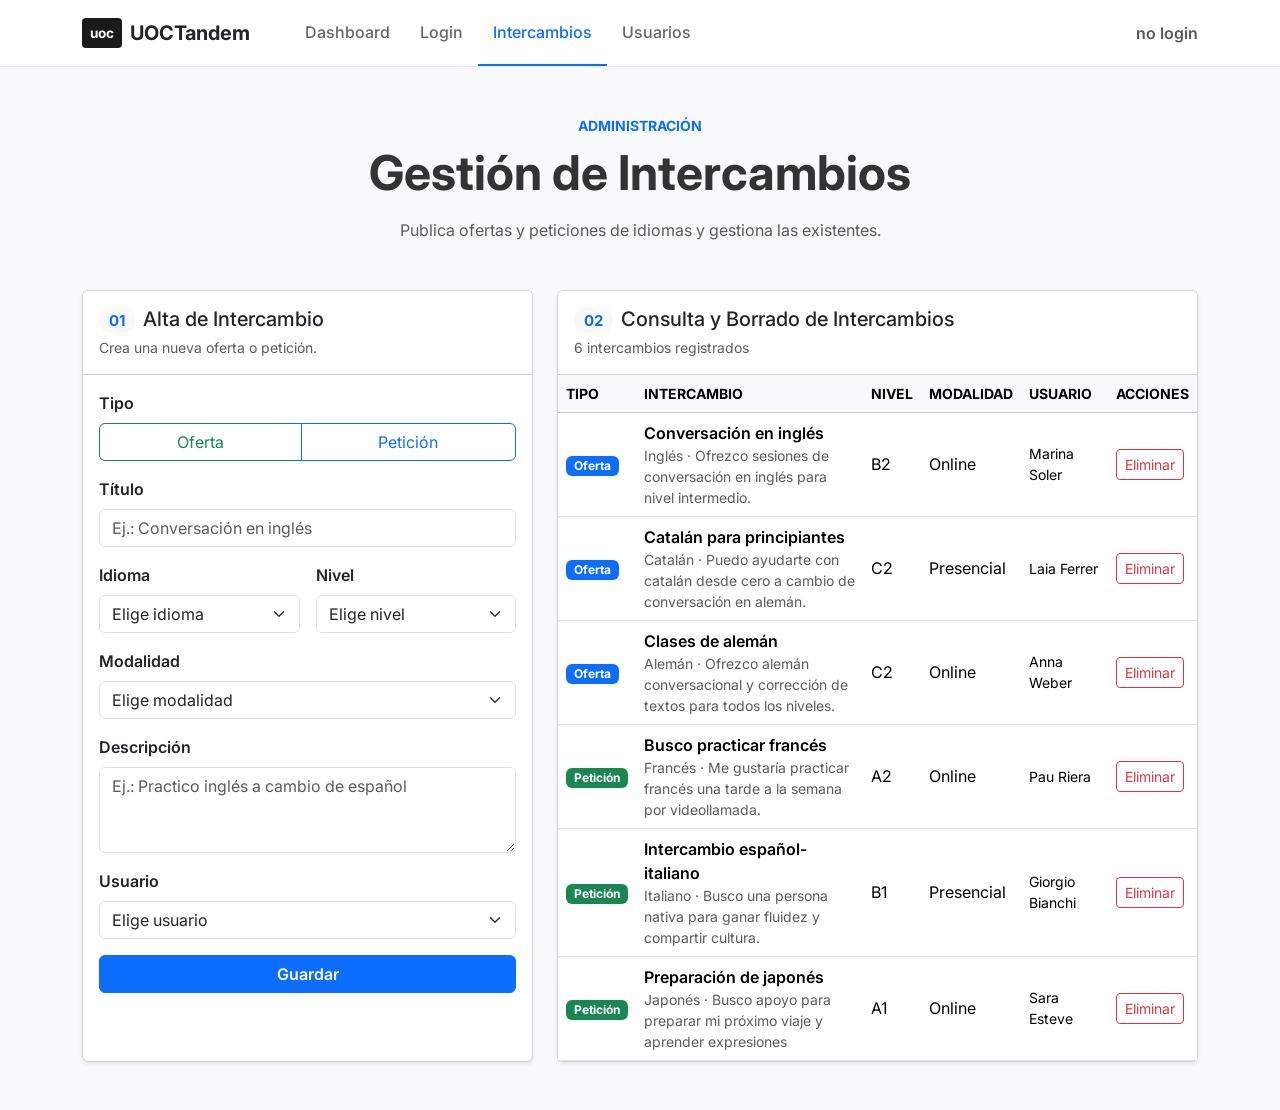
==== intercambios.html @ 5fed9cc6 "Página de intercambios: formulario de alta, tabla y borrado" ====
<!DOCTYPE html>

<html lang="es">

<head>
    <meta charset="UTF-8">
    <meta name="viewport" content="width=device-width, initial-scale=1.0">
    <title>Intercambios - UOCTandem</title>

    <!-- Bootstrap 5 por CDN -->
    <link href="https://cdn.jsdelivr.net/npm/bootstrap@5.3.3/dist/css/bootstrap.min.css" rel="stylesheet">
    <!-- Estilos propios comunes (Persona 1) -->
    <link href="css/estilos.css" rel="stylesheet">
</head>

<body class="animacion-aparicion">

    <!-- ===== NAVBAR COMÚN (copiada de index.html, Persona 1) ===== -->
    <nav class="navbar navbar-expand-lg mb-5">
        <div class="container">
            <a class="navbar-brand d-flex align-items-center" href="index.html">
                <span class="logo-box">uoc</span>
                <span class="fw-bold fs-5 text-dark">UOCTandem</span>
            </a>

            <button class="navbar-toggler" type="button" data-bs-toggle="collapse" data-bs-target="#navbarNav">
                <span class="navbar-toggler-icon"></span>
            </button>

            <div class="collapse navbar-collapse" id="navbarNav">
                <ul class="navbar-nav ms-4 me-auto">
                    <li class="nav-item"><a class="nav-link" href="index.html">Dashboard</a></li>
                    <li class="nav-item"><a class="nav-link" href="login.html">Login</a></li>
                    <li class="nav-item"><a class="nav-link active" href="intercambios.html">Intercambios</a></li>
                    <li class="nav-item"><a class="nav-link" href="usuarios.html">Usuarios</a></li>
                </ul>

                <span class="navbar-text fw-semibold" id="usuarioNav">
                    no login
                </span>
            </div>
        </div>
    </nav>

    <main class="container pb-5">

        <!-- ===== CABECERA ===== -->
        <div class="text-center mb-5">
            <p class="text-primary fw-bold mb-2 small text-uppercase">Administración</p>
            <h1 class="fw-bold display-5 mb-3">Gestión de Intercambios</h1>
            <p class="text-muted">Publica ofertas y peticiones de idiomas y gestiona las existentes.</p>
        </div>

        <div class="row g-4">

            <!-- ===== 01 · FORMULARIO DE ALTA ===== -->
            <section class="col-lg-5">
                <div class="card shadow-sm h-100">
                    <div class="card-header bg-white py-3">
                        <h2 class="h5 mb-1"><span class="badge rounded-pill text-bg-light text-primary me-2">01</span>Alta de Intercambio</h2>
                        <p class="small text-muted mb-0">Crea una nueva oferta o petición.</p>
                    </div>
                    <div class="card-body">
                        <form id="formIntercambio" novalidate>

                            <!-- Tipo: oferta o petición -->
                            <div class="mb-3">
                                <label class="form-label fw-semibold d-block">Tipo</label>
                                <div class="btn-group w-100" role="group" aria-label="Tipo de intercambio">
                                    <input type="radio" class="btn-check" name="tipo" id="tipoOferta" value="oferta" autocomplete="off">
                                    <label class="btn btn-outline-success" for="tipoOferta">Oferta</label>
                                    <input type="radio" class="btn-check" name="tipo" id="tipoPeticion" value="peticion" autocomplete="off">
                                    <label class="btn btn-outline-primary" for="tipoPeticion">Petición</label>
                                </div>
                            </div>

                            <!-- Título -->
                            <div class="mb-3">
                                <label for="titulo" class="form-label fw-semibold">Título</label>
                                <input type="text" id="titulo" class="form-control" placeholder="Ej.: Conversación en inglés">
                            </div>

                            <!-- Idioma y nivel -->
                            <div class="row g-3 mb-3">
                                <div class="col-sm-6">
                                    <label for="idioma" class="form-label fw-semibold">Idioma</label>
                                    <select id="idioma" class="form-select">
                                        <option value="">Elige idioma</option>
                                        <option>Español</option>
                                        <option>Catalán</option>
                                        <option>Inglés</option>
                                        <option>Francés</option>
                                        <option>Alemán</option>
                                        <option>Italiano</option>
                                        <option>Portugués</option>
                                        <option>Chino</option>
                                        <option>Japonés</option>
                                        <option>Árabe</option>
                                    </select>
                                </div>
                                <div class="col-sm-6">
                                    <label for="nivel" class="form-label fw-semibold">Nivel</label>
                                    <select id="nivel" class="form-select">
                                        <option value="">Elige nivel</option>
                                        <option>A1</option>
                                        <option>A2</option>
                                        <option>B1</option>
                                        <option>B2</option>
                                        <option>C1</option>
                                        <option>C2</option>
                                    </select>
                                </div>
                            </div>

                            <!-- Modalidad -->
                            <div class="mb-3">
                                <label for="modalidad" class="form-label fw-semibold">Modalidad</label>
                                <select id="modalidad" class="form-select">
                                    <option value="">Elige modalidad</option>
                                    <option>Presencial</option>
                                    <option>Online</option>
                                </select>
                            </div>

                            <!-- Descripción -->
                            <div class="mb-3">
                                <label for="descripcion" class="form-label fw-semibold">Descripción</label>
                                <textarea id="descripcion" class="form-control" rows="3"
                                    placeholder="Ej.: Practico inglés a cambio de español"></textarea>
                            </div>

                            <!-- Usuario: las opciones las rellena intercambios.js con los usuarios de datos.js -->
                            <div class="mb-3">
                                <label for="emailUsuario" class="form-label fw-semibold">Usuario</label>
                                <select id="emailUsuario" class="form-select">
                                    <option value="">Elige usuario</option>
                                </select>
                            </div>

                            <!-- Hueco para mensajes de error o de guardado -->
                            <div id="mensaje" role="alert" aria-live="polite"></div>

                            <button type="submit" class="btn btn-primary w-100 fw-semibold">Guardar</button>
                        </form>
                    </div>
                </div>
            </section>

            <!-- ===== 02 · TABLA DE INTERCAMBIOS ===== -->
            <section class="col-lg-7">
                <div class="card shadow-sm h-100">
                    <div class="card-header bg-white py-3">
                        <h2 class="h5 mb-1"><span class="badge rounded-pill text-bg-light text-primary me-2">02</span>Consulta y Borrado de Intercambios</h2>
                        <p class="small text-muted mb-0" id="contadorIntercambios">0 intercambios registrados</p>
                    </div>
                    <div class="table-responsive">
                        <table class="table table-hover align-middle mb-0">
                            <thead class="table-light small text-uppercase">
                                <tr>
                                    <th scope="col">Tipo</th>
                                    <th scope="col">Intercambio</th>
                                    <th scope="col">Nivel</th>
                                    <th scope="col">Modalidad</th>
                                    <th scope="col">Usuario</th>
                                    <th scope="col">Acciones</th>
                                </tr>
                            </thead>
                            <!-- Las filas las genera pintarTabla() en intercambios.js -->
                            <tbody id="tablaIntercambios"></tbody>
                        </table>
                    </div>
                </div>
            </section>

        </div>
    </main>

    <!-- Bootstrap JS (para que el menú funcione en móvil) -->
    <script src="https://cdn.jsdelivr.net/npm/bootstrap@5.3.3/dist/js/bootstrap.bundle.min.js"></script>
    <!-- Lógica de la página -->
    <script type="module" src="js/intercambios.js"></script>
</body>

</html>
---- css/estilos.css ----
/* Importación de Webfont obligatoria */
@import url('https://fonts.googleapis.com/css2?family=Inter:wght@400;500;600;700&display=swap');

body {
    font-family: 'Inter', sans-serif;
    background-color: #f8f9fa;
    /* Fondo claro del mockup */
    color: #333;
}

/* Colores exigidos y adaptados al Mockup */
.oferta {
    background-color: #0d6efd !important;
    /* Azul Bootstrap para ofertas */
    color: white;
}

.peticion {
    background-color: #198754 !important;
    /* Verde Bootstrap para peticiones */
    color: white;
}

/* Estilos de la Navbar según el diseño de Figma */
.navbar {
    background-color: #ffffff;
    border-bottom: 1px solid #eaeaea;
    padding: 0;
}

.navbar-brand .logo-box {
    background-color: #1a1a1a;
    color: #fff;
    padding: 5px 8px;
    border-radius: 4px;
    font-size: 0.85rem;
    font-weight: 700;
    margin-right: 8px;
}

.nav-link {
    color: #666;
    font-weight: 500;
    padding: 20px 15px !important;
}

.nav-link.active {
    color: #0d6efd !important;
    border-bottom: 2px solid #0d6efd;
    /* Subrayado azul de página activa */
}

/* Animaciones obligatorias (Persona 1) */
.animacion-aparicion {
    animation: fadeIn 0.6s ease-out;
}

@keyframes fadeIn {
    from {
        opacity: 0;
        transform: translateY(15px);
    }

    to {
        opacity: 1;
        transform: translateY(0);
    }
}

.tarjeta-hover {
    transition: transform 0.2s ease, box-shadow 0.2s ease;
}

.tarjeta-hover:hover {
    transform: translateY(-5px);
    box-shadow: 0 12px 24px rgba(0, 0, 0, 0.1);
}
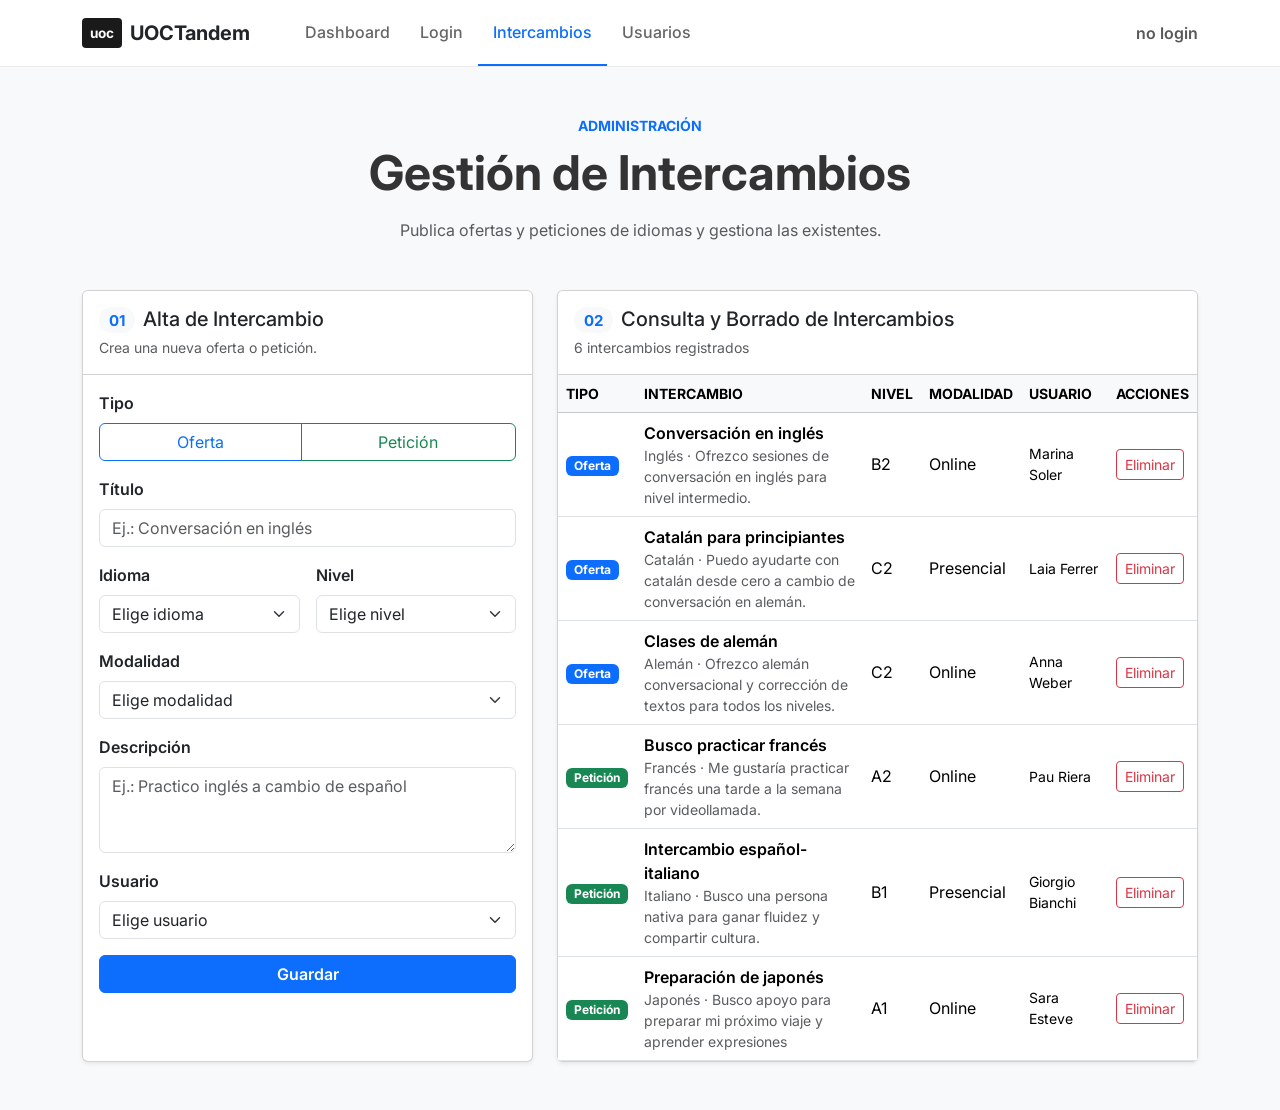
==== commit 4ad42a4a: "Inversión del color del botón de "oferta" y "perición"" ====
--- a/intercambios.html
+++ b/intercambios.html
@@ -57,7 +57,9 @@
             <section class="col-lg-5">
                 <div class="card shadow-sm h-100">
                     <div class="card-header bg-white py-3">
-                        <h2 class="h5 mb-1"><span class="badge rounded-pill text-bg-light text-primary me-2">01</span>Alta de Intercambio</h2>
+                        <h2 class="h5 mb-1"><span
+                                class="badge rounded-pill text-bg-light text-primary me-2">01</span>Alta de Intercambio
+                        </h2>
                         <p class="small text-muted mb-0">Crea una nueva oferta o petición.</p>
                     </div>
                     <div class="card-body">
@@ -67,17 +69,20 @@
                             <div class="mb-3">
                                 <label class="form-label fw-semibold d-block">Tipo</label>
                                 <div class="btn-group w-100" role="group" aria-label="Tipo de intercambio">
-                                    <input type="radio" class="btn-check" name="tipo" id="tipoOferta" value="oferta" autocomplete="off">
-                                    <label class="btn btn-outline-success" for="tipoOferta">Oferta</label>
-                                    <input type="radio" class="btn-check" name="tipo" id="tipoPeticion" value="peticion" autocomplete="off">
-                                    <label class="btn btn-outline-primary" for="tipoPeticion">Petición</label>
+                                    <input type="radio" class="btn-check" name="tipo" id="tipoOferta" value="oferta"
+                                        autocomplete="off">
+                                    <label class="btn btn-outline-primary" for="tipoOferta">Oferta</label>
+                                    <input type="radio" class="btn-check" name="tipo" id="tipoPeticion" value="peticion"
+                                        autocomplete="off">
+                                    <label class="btn btn-outline-success" for="tipoPeticion">Petición</label>
                                 </div>
                             </div>
 
                             <!-- Título -->
                             <div class="mb-3">
                                 <label for="titulo" class="form-label fw-semibold">Título</label>
-                                <input type="text" id="titulo" class="form-control" placeholder="Ej.: Conversación en inglés">
+                                <input type="text" id="titulo" class="form-control"
+                                    placeholder="Ej.: Conversación en inglés">
                             </div>
 
                             <!-- Idioma y nivel -->
@@ -150,7 +155,9 @@
             <section class="col-lg-7">
                 <div class="card shadow-sm h-100">
                     <div class="card-header bg-white py-3">
-                        <h2 class="h5 mb-1"><span class="badge rounded-pill text-bg-light text-primary me-2">02</span>Consulta y Borrado de Intercambios</h2>
+                        <h2 class="h5 mb-1"><span
+                                class="badge rounded-pill text-bg-light text-primary me-2">02</span>Consulta y Borrado
+                            de Intercambios</h2>
                         <p class="small text-muted mb-0" id="contadorIntercambios">0 intercambios registrados</p>
                     </div>
                     <div class="table-responsive">
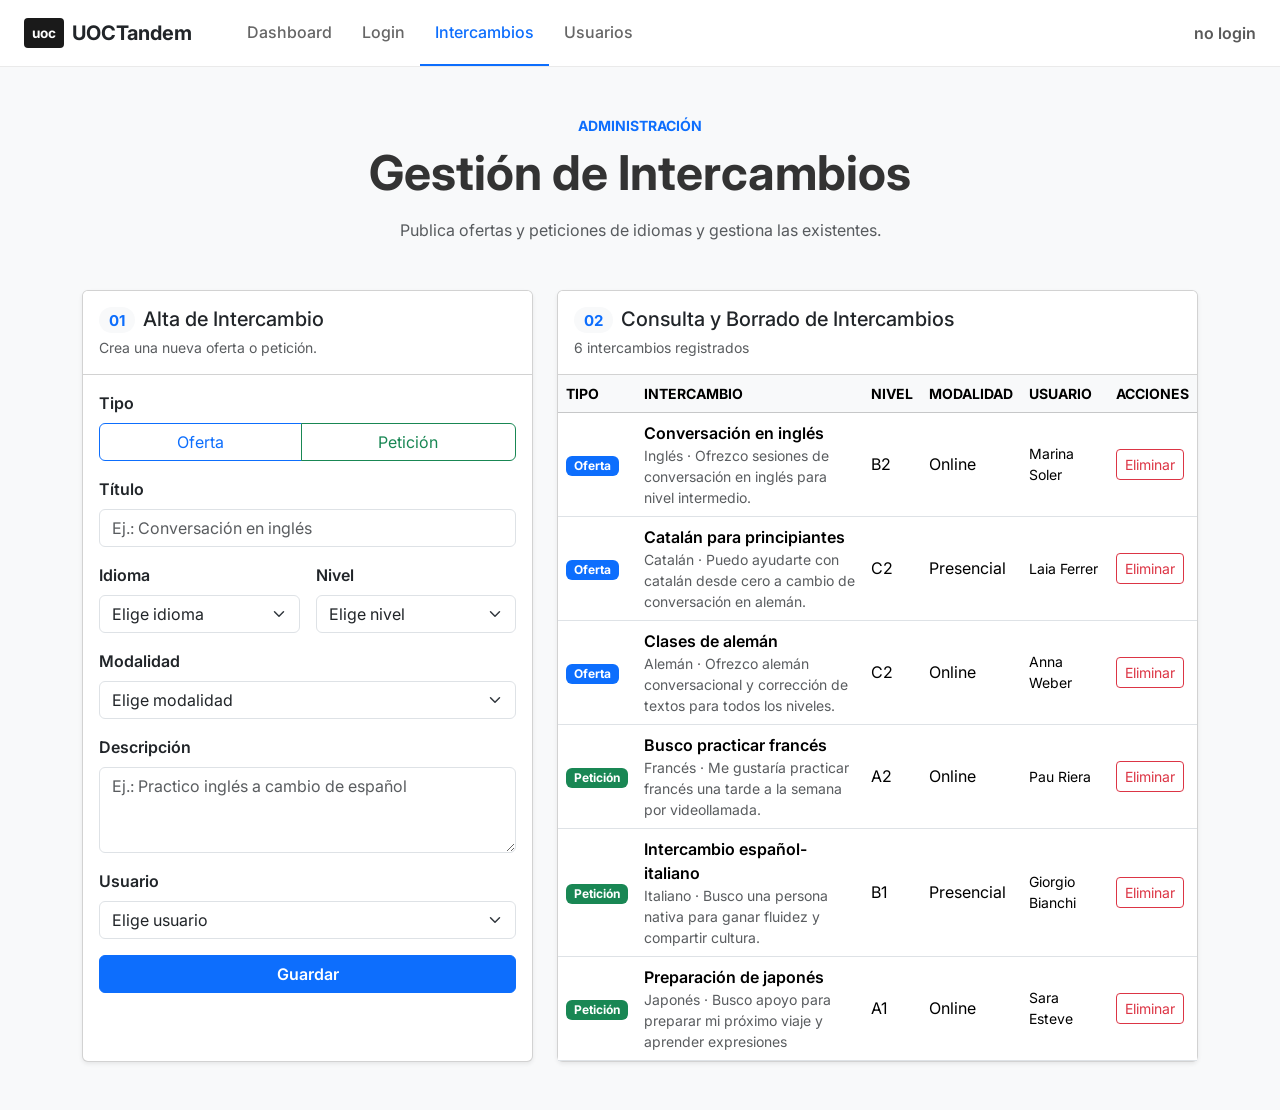
==== commit 744b6e79: "Minores arreglos visuales en navbar y documentación del uso de la IA." ====
--- a/intercambios.html
+++ b/intercambios.html
@@ -17,7 +17,7 @@
 
     <!-- ===== NAVBAR COMÚN (copiada de index.html, Persona 1) ===== -->
     <nav class="navbar navbar-expand-lg mb-5">
-        <div class="container">
+        <div class="container-fluid px-4">
             <a class="navbar-brand d-flex align-items-center" href="index.html">
                 <span class="logo-box">uoc</span>
                 <span class="fw-bold fs-5 text-dark">UOCTandem</span>
